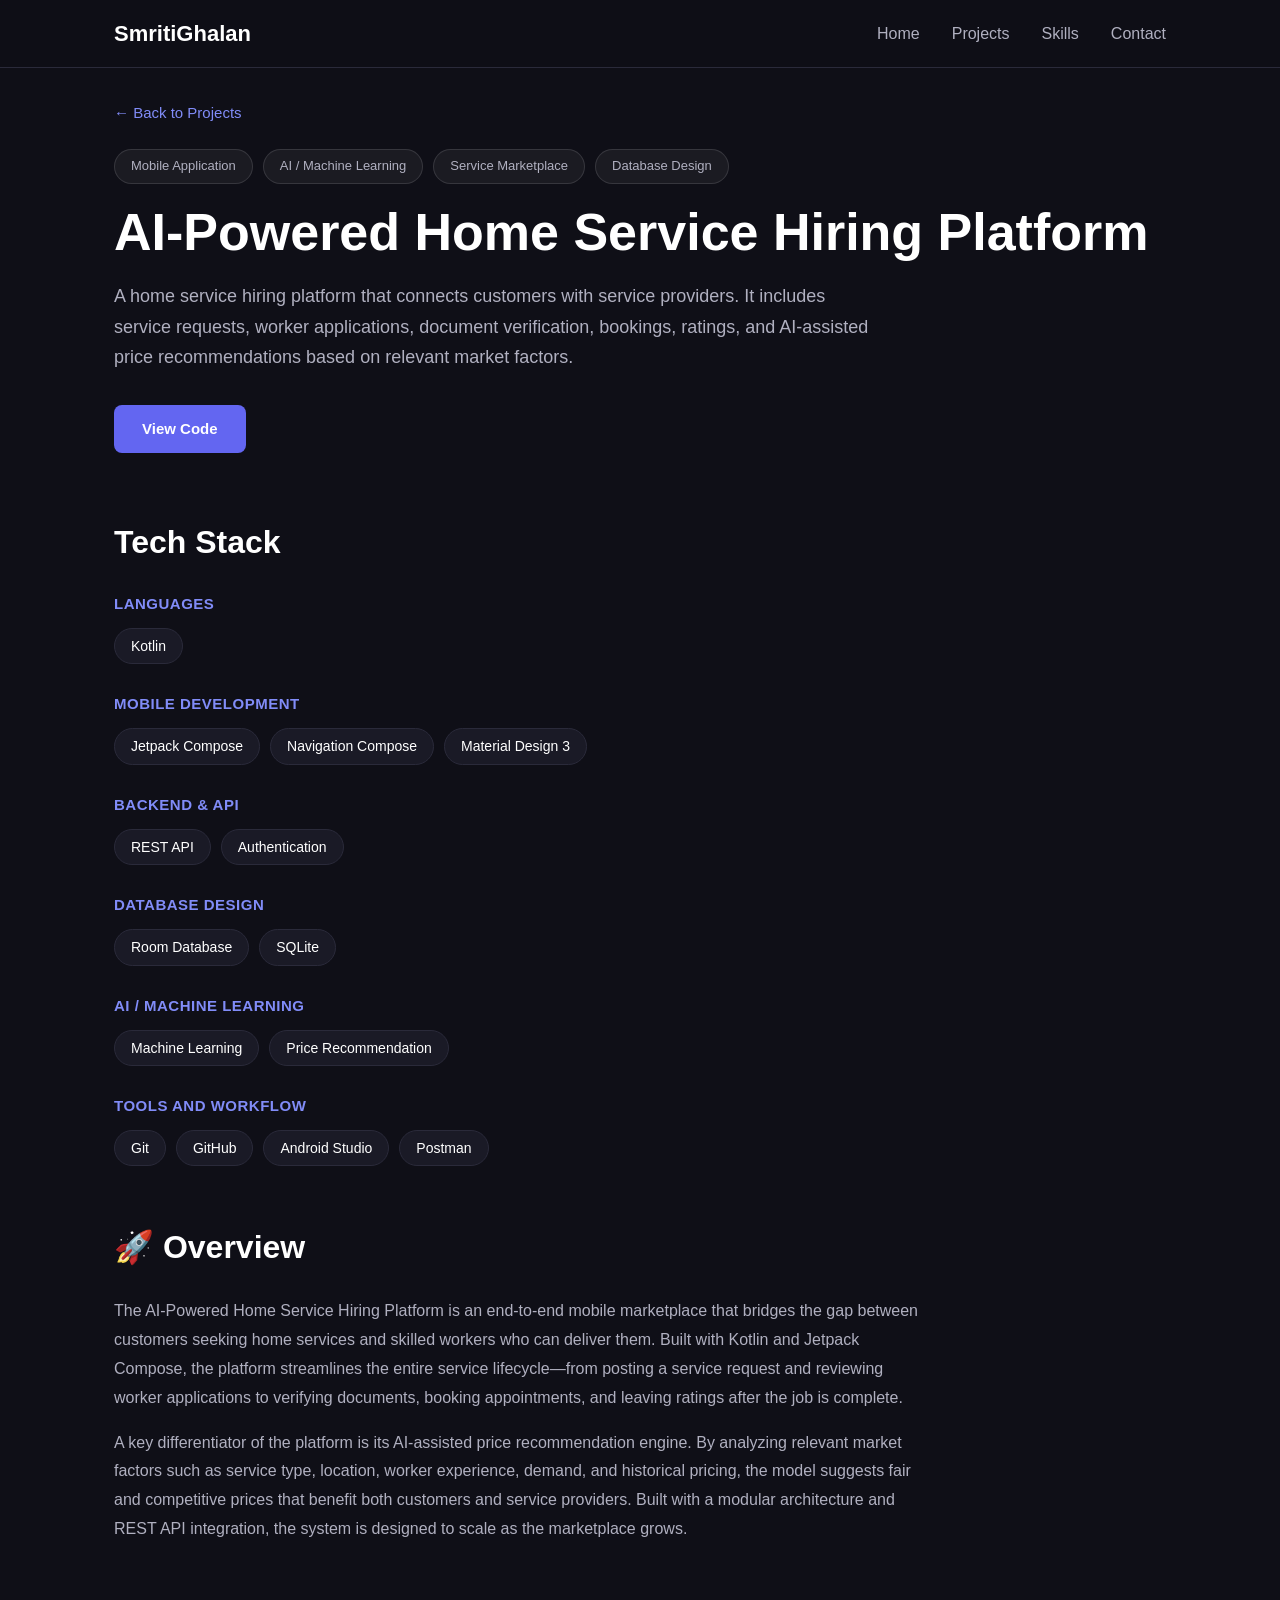
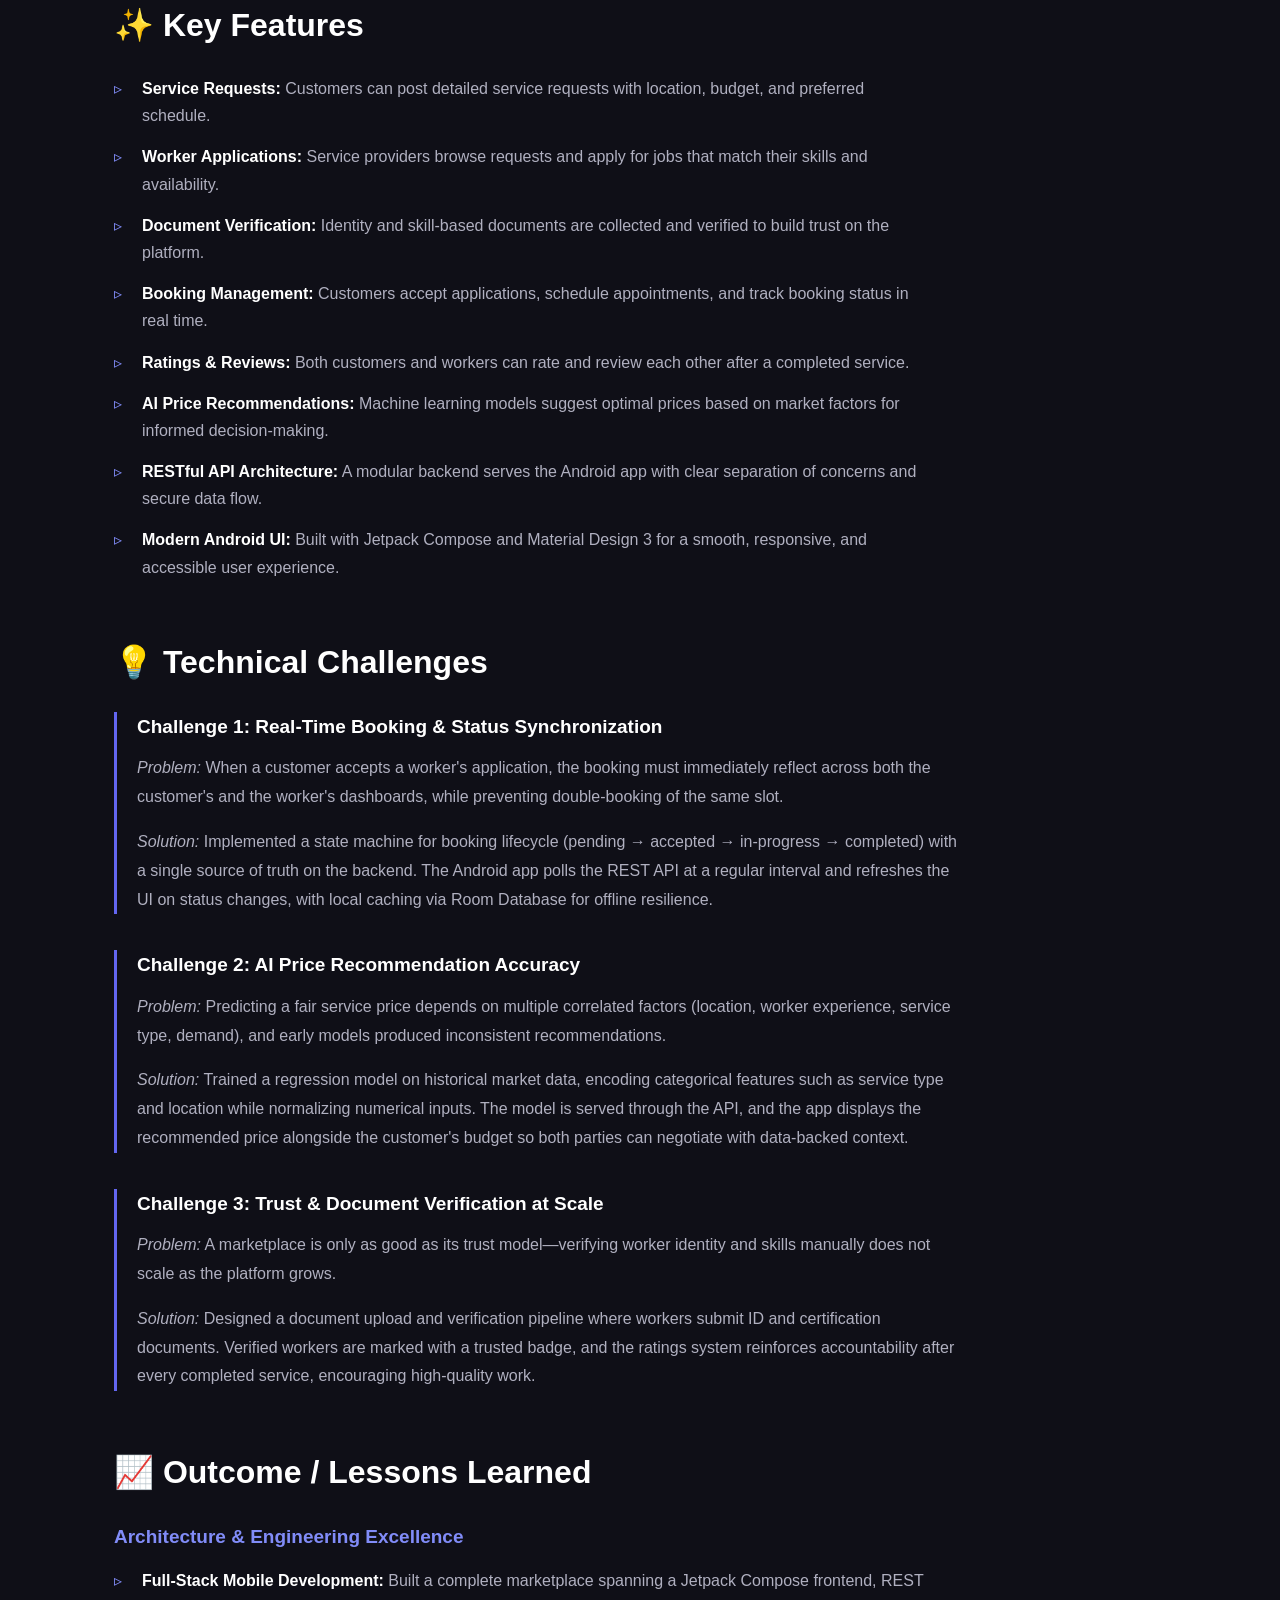
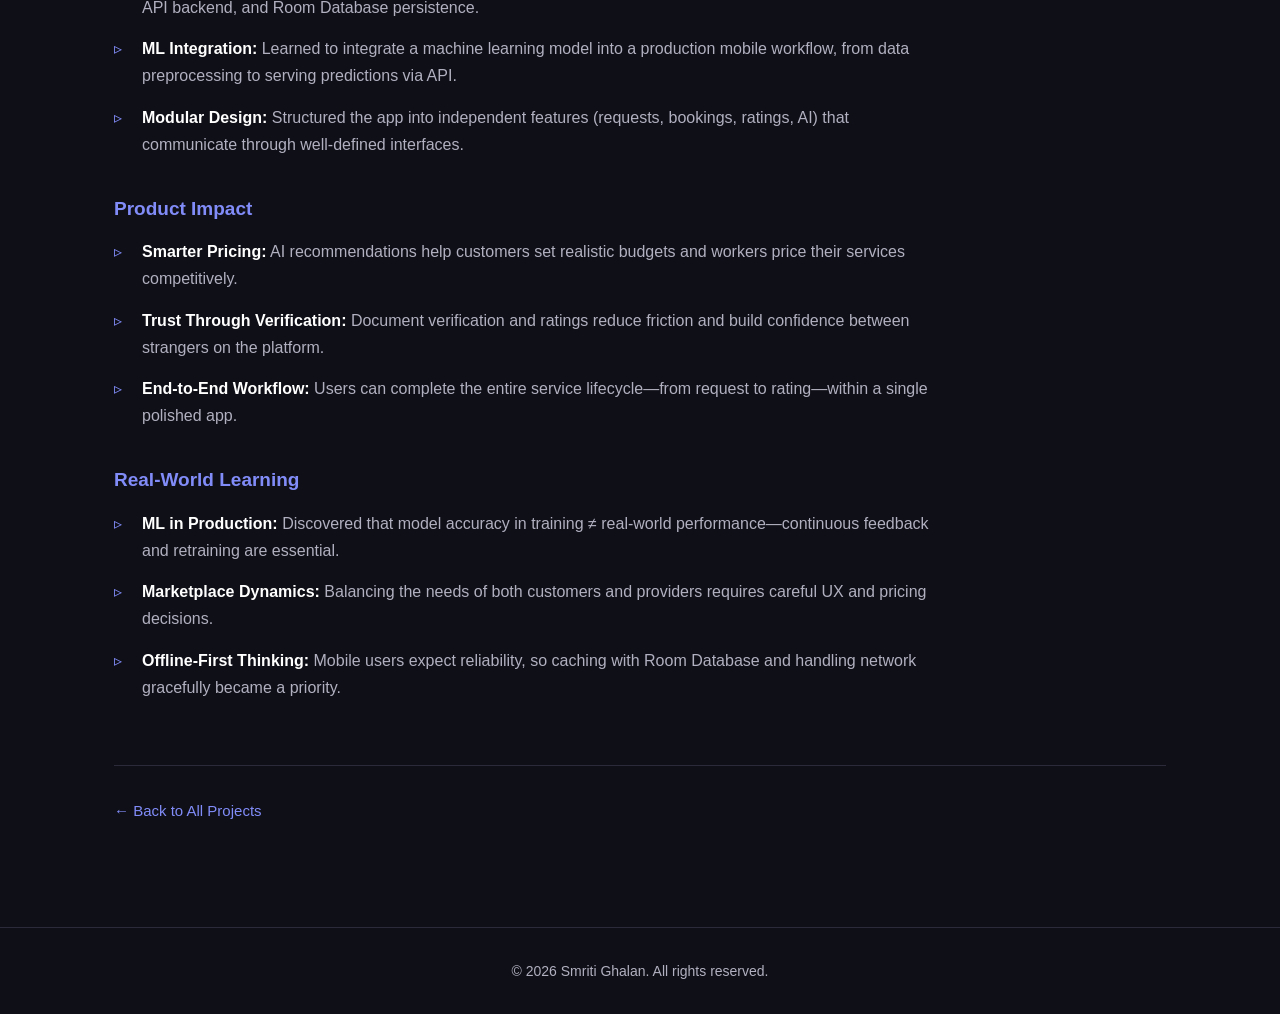
==== projects/ai-home-service-platform.html @ ef5f992a "feat(projects): add detail page for AI-Powered Home Service Hiring Platform with tech stack, overvie" ====
<!DOCTYPE html>
<html lang="en">
<head>
    <meta charset="UTF-8">
    <meta name="viewport" content="width=device-width, initial-scale=1.0">
    <title>AI-Powered Home Service Hiring Platform — Smriti Ghalan</title>
    <link rel="stylesheet" href="../styles.css">
</head>
<body>

    <!-- ========== NAVIGATION BAR ========== -->
    <nav class="navbar">
        <div class="nav-container">
            <a href="../index.html" class="nav-logo">SmritiGhalan</a>
            <ul class="nav-menu">
                <li><a href="../index.html#home" class="nav-link">Home</a></li>
                <li><a href="../index.html#projects" class="nav-link">Projects</a></li>
                <li><a href="../index.html#skills" class="nav-link">Skills</a></li>
                <li><a href="../index.html#contact" class="nav-link">Contact</a></li>
            </ul>
            <button class="hamburger" id="hamburger" aria-label="Toggle menu">
                <span></span>
                <span></span>
                <span></span>
            </button>
        </div>
    </nav>

    <ul class="mobile-menu" id="mobileMenu">
        <li><a href="../index.html#home" class="mobile-link">Home</a></li>
        <li><a href="../index.html#projects" class="mobile-link">Projects</a></li>
        <li><a href="../index.html#skills" class="mobile-link">Skills</a></li>
        <li><a href="../index.html#contact" class="mobile-link">Contact</a></li>
    </ul>

    <!-- ========== PROJECT DETAIL ========== -->
    <section class="project-detail">
        <div class="container">
            <!-- Back to projects -->
            <a href="../index.html#projects" class="back-link">← Back to Projects</a>

            <!-- Category tags -->
            <div class="detail-tags">
                <span class="detail-tag">Mobile Application</span>
                <span class="detail-tag">AI / Machine Learning</span>
                <span class="detail-tag">Service Marketplace</span>
                <span class="detail-tag">Database Design</span>
            </div>

            <!-- Title -->
            <h1 class="detail-title">AI-Powered Home Service Hiring Platform</h1>

            <!-- Description -->
            <p class="detail-subtitle">
                A home service hiring platform that connects customers with service
                providers. It includes service requests, worker applications,
                document verification, bookings, ratings, and AI-assisted price
                recommendations based on relevant market factors.
            </p>

            <!-- View code button -->
            <div class="detail-actions">
                <a href="https://github.com/smriti999/AI--Powered-Home-Service-Hiring-Platform" class="btn btn-primary" target="_blank" rel="noopener">View Code</a>
            </div>

            <!-- Tech Stack -->
            <div class="detail-section">
                <h2 class="detail-heading">Tech Stack</h2>

                <div class="tech-group">
                    <h3 class="tech-group-title">Languages</h3>
                    <div class="tech-chips">
                        <span class="tech-chip">Kotlin</span>
                    </div>
                </div>

                <div class="tech-group">
                    <h3 class="tech-group-title">Mobile Development</h3>
                    <div class="tech-chips">
                        <span class="tech-chip">Jetpack Compose</span>
                        <span class="tech-chip">Navigation Compose</span>
                        <span class="tech-chip">Material Design 3</span>
                    </div>
                </div>

                <div class="tech-group">
                    <h3 class="tech-group-title">Backend &amp; API</h3>
                    <div class="tech-chips">
                        <span class="tech-chip">REST API</span>
                        <span class="tech-chip">Authentication</span>
                    </div>
                </div>

                <div class="tech-group">
                    <h3 class="tech-group-title">Database Design</h3>
                    <div class="tech-chips">
                        <span class="tech-chip">Room Database</span>
                        <span class="tech-chip">SQLite</span>
                    </div>
                </div>

                <div class="tech-group">
                    <h3 class="tech-group-title">AI / Machine Learning</h3>
                    <div class="tech-chips">
                        <span class="tech-chip">Machine Learning</span>
                        <span class="tech-chip">Price Recommendation</span>
                    </div>
                </div>

                <div class="tech-group">
                    <h3 class="tech-group-title">Tools and Workflow</h3>
                    <div class="tech-chips">
                        <span class="tech-chip">Git</span>
                        <span class="tech-chip">GitHub</span>
                        <span class="tech-chip">Android Studio</span>
                        <span class="tech-chip">Postman</span>
                    </div>
                </div>
            </div>

            <!-- Overview -->
            <div class="detail-section">
                <h2 class="detail-heading">🚀 Overview</h2>
                <p class="detail-paragraph">
                    The AI-Powered Home Service Hiring Platform is an end-to-end
                    mobile marketplace that bridges the gap between customers seeking
                    home services and skilled workers who can deliver them. Built
                    with Kotlin and Jetpack Compose, the platform streamlines the
                    entire service lifecycle—from posting a service request and
                    reviewing worker applications to verifying documents, booking
                    appointments, and leaving ratings after the job is complete.
                </p>
                <p class="detail-paragraph">
                    A key differentiator of the platform is its AI-assisted price
                    recommendation engine. By analyzing relevant market factors
                    such as service type, location, worker experience, demand, and
                    historical pricing, the model suggests fair and competitive
                    prices that benefit both customers and service providers.
                    Built with a modular architecture and REST API integration,
                    the system is designed to scale as the marketplace grows.
                </p>
            </div>

            <!-- Key Features -->
            <div class="detail-section">
                <h2 class="detail-heading">✨ Key Features</h2>
                <ul class="feature-list">
                    <li><strong>Service Requests:</strong> Customers can post detailed service requests with location, budget, and preferred schedule.</li>
                    <li><strong>Worker Applications:</strong> Service providers browse requests and apply for jobs that match their skills and availability.</li>
                    <li><strong>Document Verification:</strong> Identity and skill-based documents are collected and verified to build trust on the platform.</li>
                    <li><strong>Booking Management:</strong> Customers accept applications, schedule appointments, and track booking status in real time.</li>
                    <li><strong>Ratings &amp; Reviews:</strong> Both customers and workers can rate and review each other after a completed service.</li>
                    <li><strong>AI Price Recommendations:</strong> Machine learning models suggest optimal prices based on market factors for informed decision-making.</li>
                    <li><strong>RESTful API Architecture:</strong> A modular backend serves the Android app with clear separation of concerns and secure data flow.</li>
                    <li><strong>Modern Android UI:</strong> Built with Jetpack Compose and Material Design 3 for a smooth, responsive, and accessible user experience.</li>
                </ul>
            </div>

            <!-- Technical Challenges -->
            <div class="detail-section">
                <h2 class="detail-heading">💡 Technical Challenges</h2>

                <div class="challenge-block">
                    <h3 class="challenge-title">Challenge 1: Real-Time Booking &amp; Status Synchronization</h3>
                    <p class="detail-paragraph"><em>Problem:</em> When a customer accepts a worker's application, the booking must immediately reflect across both the customer's and the worker's dashboards, while preventing double-booking of the same slot.</p>
                    <p class="detail-paragraph"><em>Solution:</em> Implemented a state machine for booking lifecycle (pending → accepted → in-progress → completed) with a single source of truth on the backend. The Android app polls the REST API at a regular interval and refreshes the UI on status changes, with local caching via Room Database for offline resilience.</p>
                </div>

                <div class="challenge-block">
                    <h3 class="challenge-title">Challenge 2: AI Price Recommendation Accuracy</h3>
                    <p class="detail-paragraph"><em>Problem:</em> Predicting a fair service price depends on multiple correlated factors (location, worker experience, service type, demand), and early models produced inconsistent recommendations.</p>
                    <p class="detail-paragraph"><em>Solution:</em> Trained a regression model on historical market data, encoding categorical features such as service type and location while normalizing numerical inputs. The model is served through the API, and the app displays the recommended price alongside the customer's budget so both parties can negotiate with data-backed context.</p>
                </div>

                <div class="challenge-block">
                    <h3 class="challenge-title">Challenge 3: Trust &amp; Document Verification at Scale</h3>
                    <p class="detail-paragraph"><em>Problem:</em> A marketplace is only as good as its trust model—verifying worker identity and skills manually does not scale as the platform grows.</p>
                    <p class="detail-paragraph"><em>Solution:</em> Designed a document upload and verification pipeline where workers submit ID and certification documents. Verified workers are marked with a trusted badge, and the ratings system reinforces accountability after every completed service, encouraging high-quality work.</p>
                </div>
            </div>

            <!-- Outcome / Lessons Learned -->
            <div class="detail-section">
                <h2 class="detail-heading">📈 Outcome / Lessons Learned</h2>

                <div class="outcome-block">
                    <h3 class="outcome-title">Architecture &amp; Engineering Excellence</h3>
                    <ul class="feature-list">
                        <li><strong>Full-Stack Mobile Development:</strong> Built a complete marketplace spanning a Jetpack Compose frontend, REST API backend, and Room Database persistence.</li>
                        <li><strong>ML Integration:</strong> Learned to integrate a machine learning model into a production mobile workflow, from data preprocessing to serving predictions via API.</li>
                        <li><strong>Modular Design:</strong> Structured the app into independent features (requests, bookings, ratings, AI) that communicate through well-defined interfaces.</li>
                    </ul>
                </div>

                <div class="outcome-block">
                    <h3 class="outcome-title">Product Impact</h3>
                    <ul class="feature-list">
                        <li><strong>Smarter Pricing:</strong> AI recommendations help customers set realistic budgets and workers price their services competitively.</li>
                        <li><strong>Trust Through Verification:</strong> Document verification and ratings reduce friction and build confidence between strangers on the platform.</li>
                        <li><strong>End-to-End Workflow:</strong> Users can complete the entire service lifecycle—from request to rating—within a single polished app.</li>
                    </ul>
                </div>

                <div class="outcome-block">
                    <h3 class="outcome-title">Real-World Learning</h3>
                    <ul class="feature-list">
                        <li><strong>ML in Production:</strong> Discovered that model accuracy in training ≠ real-world performance—continuous feedback and retraining are essential.</li>
                        <li><strong>Marketplace Dynamics:</strong> Balancing the needs of both customers and providers requires careful UX and pricing decisions.</li>
                        <li><strong>Offline-First Thinking:</strong> Mobile users expect reliability, so caching with Room Database and handling network gracefully became a priority.</li>
                    </ul>
                </div>
            </div>

            <!-- Footer nav -->
            <div class="detail-footer">
                <a href="../index.html#projects" class="back-link">← Back to All Projects</a>
            </div>
        </div>
    </section>

    <!-- ========== FOOTER ========== -->
    <footer class="footer">
        <div class="container">
            <p>&copy; 2026 Smriti Ghalan. All rights reserved.</p>
        </div>
    </footer>

    <script src="../script.js"></script>
</body>
</html>
---- styles.css ----
/* ============================================
   PERSONAL PORTFOLIO - STYLES
   Modern dark theme, fully responsive
   ============================================ */

/* ----- CSS VARIABLES (easy theme changes) ----- */
:root {
    --bg-dark: #0f0f17;
    --bg-card: #1a1a26;
    --bg-card-hover: #222235;
    --text-primary: #ffffff;
    --text-secondary: #b0b0c0;
    --accent: #6366f1;       /* indigo/purple accent */
    --accent-light: #818cf8;
    --border: #2a2a3a;
    --radius: 12px;
    --shadow: 0 4px 20px rgba(0, 0, 0, 0.3);
}

/* ----- BASE RESET ----- */
* {
    margin: 0;
    padding: 0;
    box-sizing: border-box;
}

html {
    scroll-behavior: smooth;
}

body {
    font-family: -apple-system, BlinkMacSystemFont, 'Segoe UI', Roboto, Helvetica, Arial, sans-serif;
    background-color: var(--bg-dark);
    color: var(--text-primary);
    line-height: 1.6;
    overflow-x: hidden;
}

.container {
    max-width: 1100px;
    margin: 0 auto;
    padding: 0 24px;
}

/* ----- NAVBAR ----- */
.navbar {
    position: fixed;
    top: 0;
    left: 0;
    right: 0;
    background-color: rgba(15, 15, 23, 0.85);
    backdrop-filter: blur(10px);
    border-bottom: 1px solid var(--border);
    z-index: 1000;
}

.nav-container {
    max-width: 1100px;
    margin: 0 auto;
    padding: 16px 24px;
    display: flex;
    justify-content: space-between;
    align-items: center;
}

.nav-logo {
    font-size: 22px;
    font-weight: 700;
    color: var(--text-primary);
    text-decoration: none;
}

.nav-logo:hover {
    color: var(--accent-light);
}

.nav-menu {
    display: flex;
    list-style: none;
    gap: 32px;
}

.nav-link {
    color: var(--text-secondary);
    text-decoration: none;
    font-weight: 500;
    transition: color 0.3s ease;
}

.nav-link:hover {
    color: var(--accent-light);
}

/* Hamburger button (mobile) */
.hamburger {
    display: none;
    flex-direction: column;
    gap: 5px;
    background: none;
    border: none;
    cursor: pointer;
}

.hamburger span {
    width: 25px;
    height: 3px;
    background-color: var(--text-primary);
    border-radius: 2px;
    transition: 0.3s ease;
}

.hamburger.active span:nth-child(1) {
    transform: translateY(8px) rotate(45deg);
}

.hamburger.active span:nth-child(2) {
    opacity: 0;
}

.hamburger.active span:nth-child(3) {
    transform: translateY(-8px) rotate(-45deg);
}

/* Mobile menu */
.mobile-menu {
    display: none;
    position: fixed;
    top: 64px;
    left: 0;
    right: 0;
    background-color: var(--bg-card);
    list-style: none;
    padding: 16px;
    border-bottom: 1px solid var(--border);
    z-index: 999;
}

.mobile-menu.active {
    display: block;
}

.mobile-menu li {
    padding: 12px 0;
    border-bottom: 1px solid var(--border);
}

.mobile-menu li:last-child {
    border-bottom: none;
}

.mobile-link {
    color: var(--text-secondary);
    text-decoration: none;
    font-weight: 500;
}

.mobile-link:hover {
    color: var(--accent-light);
}

/* ----- HERO SECTION ----- */
.hero {
    padding: 160px 0 100px;
    text-align: center;
    background: radial-gradient(ellipse at top, rgba(99, 102, 241, 0.15), transparent 60%);
}

.hero-name {
    font-size: clamp(40px, 8vw, 72px);
    font-weight: 800;
    margin-bottom: 12px;
    background: linear-gradient(135deg, #fff, #a5b4fc);
    -webkit-background-clip: text;
    -webkit-text-fill-color: transparent;
    background-clip: text;
}

.hero-title {
    font-size: clamp(18px, 3vw, 24px);
    color: var(--accent-light);
    font-weight: 600;
    margin-bottom: 24px;
}

.hero-bio {
    max-width: 650px;
    margin: 0 auto 36px;
    color: var(--text-secondary);
    font-size: 17px;
}

.hero-bio p + p {
    margin-top: 16px;
}

.hero-buttons {
    display: flex;
    gap: 16px;
    justify-content: center;
    flex-wrap: wrap;
}

/* ----- BUTTONS ----- */
.btn {
    display: inline-block;
    padding: 12px 28px;
    border-radius: 8px;
    font-weight: 600;
    text-decoration: none;
    transition: all 0.3s ease;
    cursor: pointer;
    border: none;
    font-size: 15px;
}

.btn-primary {
    background-color: var(--accent);
    color: white;
}

.btn-primary:hover {
    background-color: var(--accent-light);
    transform: translateY(-2px);
}

.btn-secondary {
    background-color: transparent;
    color: var(--text-primary);
    border: 1px solid var(--border);
}

.btn-secondary:hover {
    border-color: var(--accent-light);
    color: var(--accent-light);
}

/* Icon-only buttons (social) */
.icon-btn {
    display: inline-flex;
    align-items: center;
    justify-content: center;
    width: 48px;
    height: 48px;
    border-radius: 12px;
    background-color: var(--bg-card);
    border: 1px solid var(--border);
    color: var(--text-primary);
    text-decoration: none;
    font-size: 20px;
    font-weight: 700;
    transition: all 0.3s ease;
}

.icon-btn:hover {
    border-color: var(--accent-light);
    color: var(--accent-light);
    transform: translateY(-2px);
}

/* ----- SECTION SHARED STYLES ----- */
.projects, .skills, .contact {
    padding: 80px 0;
}

.section-title {
    font-size: clamp(28px, 5vw, 40px);
    text-align: center;
    margin-bottom: 12px;
}

.section-subtitle {
    text-align: center;
    color: var(--text-secondary);
    margin-bottom: 48px;
    font-size: 17px;
}

/* ----- PROJECTS ----- */
.filter-buttons {
    display: flex;
    gap: 12px;
    justify-content: center;
    margin-bottom: 40px;
    flex-wrap: wrap;
}

.filter-btn {
    padding: 8px 20px;
    border-radius: 20px;
    border: 1px solid var(--border);
    background: transparent;
    color: var(--text-secondary);
    cursor: pointer;
    font-weight: 500;
    transition: all 0.3s ease;
}

.filter-btn:hover,
.filter-btn.active {
    background-color: var(--accent);
    color: white;
    border-color: var(--accent);
}

.projects-grid {
    display: grid;
    grid-template-columns: repeat(auto-fill, minmax(300px, 1fr));
    gap: 24px;
}

.project-card {
    background-color: var(--bg-card);
    border: 1px solid var(--border);
    border-radius: var(--radius);
    overflow: hidden;
    transition: transform 0.3s ease, box-shadow 0.3s ease, border-color 0.3s ease;
}

.project-card:hover {
    transform: translateY(-6px);
    box-shadow: var(--shadow);
    border-color: var(--accent);
}

.project-image {
    height: 160px;
    display: flex;
    align-items: center;
    justify-content: center;
}

.project-emoji {
    font-size: 56px;
}

.project-content {
    padding: 20px;
}

.project-title {
    font-size: 20px;
    margin-bottom: 6px;
}

.project-meta {
    color: var(--accent-light);
    font-size: 13px;
    font-weight: 500;
    margin-bottom: 12px;
}

.project-desc {
    color: var(--text-secondary);
    font-size: 14px;
    margin-bottom: 16px;
    line-height: 1.6;
}

.project-tags {
    display: flex;
    flex-wrap: wrap;
    gap: 8px;
    margin-bottom: 16px;
}

.project-tag {
    display: inline-block;
    padding: 8px 18px;
    background-color: rgba(255, 255, 255, 0.05);
    border: 1px solid rgba(255, 255, 255, 0.12);
    color: var(--text-secondary);
    border-radius: 999px;
    font-size: 14px;
    font-weight: 500;
}

.project-links {
    display: flex;
    gap: 20px;
}

.project-link {
    color: var(--accent-light);
    text-decoration: none;
    font-weight: 600;
    font-size: 14px;
    transition: color 0.3s ease;
}

.project-link:hover {
    color: white;
}

/* ----- SKILLS ----- */
.skills-grid {
    display: grid;
    grid-template-columns: repeat(auto-fit, minmax(250px, 1fr));
    gap: 24px;
}

.skill-category {
    background-color: var(--bg-card);
    border: 1px solid var(--border);
    border-radius: var(--radius);
    padding: 24px;
}

.skill-heading {
    font-size: 18px;
    margin-bottom: 16px;
    color: var(--accent-light);
}

.skill-tags {
    display: flex;
    flex-wrap: wrap;
    gap: 8px;
}

.skill-tag {
    display: inline-flex;
    align-items: center;
    gap: 8px;
    padding: 6px 14px 6px 6px;
    background-color: var(--bg-dark);
    border: 1px solid var(--border);
    border-radius: 20px;
    font-size: 13px;
    color: var(--text-secondary);
    transition: all 0.3s ease;
}

.skill-icon {
    width: 22px;
    height: 22px;
    flex-shrink: 0;
}

.skill-tag:hover {
    border-color: var(--accent);
    color: white;
}

/* ----- CONTACT ----- */
.text-accent {
    color: var(--accent-light);
}

.contact-info-row {
    display: flex;
    justify-content: center;
    flex-wrap: wrap;
    gap: 16px;
    margin-bottom: 48px;
}

.contact-chip {
    display: inline-flex;
    align-items: center;
    gap: 10px;
    padding: 12px 20px;
    background-color: var(--bg-card);
    border: 1px solid var(--border);
    border-radius: 12px;
    color: var(--text-secondary);
    text-decoration: none;
    font-size: 14px;
    font-weight: 500;
    transition: all 0.3s ease;
}

.contact-chip:hover {
    border-color: var(--accent);
    color: var(--text-primary);
}

.contact-chip-icon {
    font-size: 18px;
}

/* Contact form */
.contact-form {
    max-width: 640px;
    margin: 0 auto 48px;
    padding: 32px;
    background-color: var(--bg-card);
    border: 1px solid var(--border);
    border-radius: 20px;
}

.form-row {
    display: flex;
    gap: 20px;
}

.form-row .form-group {
    flex: 1;
}

.form-group {
    margin-bottom: 20px;
}

.form-group label {
    display: block;
    margin-bottom: 8px;
    color: var(--text-secondary);
    font-size: 14px;
    font-weight: 500;
}

.form-group input,
.form-group textarea {
    width: 100%;
    padding: 12px 16px;
    background-color: var(--bg-dark);
    border: 1px solid var(--border);
    border-radius: 12px;
    color: var(--text-primary);
    font-size: 15px;
    font-family: inherit;
    transition: border-color 0.2s ease, box-shadow 0.2s ease;
    box-sizing: border-box;
}

.form-group input::placeholder,
.form-group textarea::placeholder {
    color: var(--text-secondary);
    opacity: 0.7;
}

.form-group input:focus,
.form-group textarea:focus {
    outline: none;
    border-color: var(--accent);
    box-shadow: 0 0 0 3px rgba(99, 102, 241, 0.15);
}

.form-group textarea {
    resize: vertical;
    min-height: 110px;
}

.submit-btn {
    width: 100%;
    padding: 14px 28px;
    background-color: var(--accent);
    border: none;
    border-radius: 12px;
    color: #fff;
    font-size: 16px;
    font-weight: 600;
    cursor: pointer;
    transition: background-color 0.2s ease, transform 0.2s ease;
}

.submit-btn:hover {
    background-color: var(--accent-light);
    transform: translateY(-1px);
}

.submit-btn:active {
    transform: translateY(0);
}

.form-message {
    margin-top: 16px;
    font-size: 14px;
    text-align: center;
    min-height: 20px;
}

.form-message.success {
    color: #10b981;
}

.form-message.error {
    color: #ef4444;
}

@media (max-width: 600px) {
    .contact-form {
        padding: 24px;
    }

    .form-row {
        flex-direction: column;
        gap: 0;
    }
}

/* Or find me on */
.find-me-on {
    text-align: center;
}

.find-me-text {
    color: var(--text-secondary);
    font-size: 16px;
    margin-bottom: 20px;
}

.find-me-icons {
    display: flex;
    justify-content: center;
    gap: 16px;
}

.find-me-btn {
    width: 52px;
    height: 52px;
    display: flex;
    align-items: center;
    justify-content: center;
    background-color: var(--bg-card);
    border: 1px solid var(--border);
    border-radius: 14px;
    color: var(--text-secondary);
    text-decoration: none;
    transition: all 0.3s ease;
}

.find-me-btn:hover {
    border-color: var(--accent);
    color: var(--accent-light);
    transform: translateY(-2px);
}

/* ----- FOOTER ----- */
.footer {
    padding: 32px 0;
    border-top: 1px solid var(--border);
    text-align: center;
    color: var(--text-secondary);
    font-size: 14px;
}

/* ----- WHAT I DO (SERVICES) ----- */
.services-subheading {
    text-align: center;
    font-size: 24px;
    margin-bottom: 32px;
    color: var(--accent-light);
}

.services-grid {
    display: grid;
    grid-template-columns: repeat(auto-fit, minmax(260px, 1fr));
    gap: 24px;
    margin-bottom: 64px;
}

.service-card {
    background-color: var(--bg-card);
    border: 1px solid var(--border);
    border-radius: var(--radius);
    padding: 28px 24px;
    text-align: center;
    transition: transform 0.3s ease, border-color 0.3s ease, box-shadow 0.3s ease;
}

.service-card:hover {
    transform: translateY(-6px);
    border-color: var(--accent);
    box-shadow: var(--shadow);
}

.service-icon {
    font-size: 44px;
    display: block;
    margin-bottom: 16px;
}

.service-title {
    font-size: 18px;
    margin-bottom: 12px;
    color: var(--text-primary);
}

.service-desc {
    color: var(--text-secondary);
    font-size: 14px;
    line-height: 1.6;
}

/* ----- RESPONSIVE ----- */
@media (max-width: 768px) {
    .nav-menu {
        display: none;
    }

    .hamburger {
        display: flex;
    }

    .hero {
        padding: 120px 0 60px;
    }

    .contact-content {
        grid-template-columns: 1fr;
        gap: 32px;
    }

    .projects, .skills, .contact {
        padding: 60px 0;
    }
}

/* ============================================
   PROJECT DETAIL PAGE
   ============================================ */
.project-detail {
    padding: 100px 0 80px;
    color: var(--text-primary);
}

.back-link {
    display: inline-block;
    color: var(--accent-light);
    text-decoration: none;
    font-weight: 500;
    font-size: 15px;
    margin-bottom: 24px;
    transition: color 0.2s ease;
}

.back-link:hover {
    color: #fff;
}

.detail-tags {
    display: flex;
    flex-wrap: wrap;
    gap: 10px;
    margin-bottom: 20px;
}

.detail-tag {
    display: inline-block;
    padding: 6px 16px;
    background-color: rgba(255, 255, 255, 0.05);
    border: 1px solid rgba(255, 255, 255, 0.12);
    color: var(--text-secondary);
    border-radius: 999px;
    font-size: 13px;
    font-weight: 500;
}

.detail-title {
    font-size: clamp(32px, 6vw, 52px);
    font-weight: 700;
    line-height: 1.1;
    margin-bottom: 20px;
    color: var(--text-primary);
}

.detail-subtitle {
    max-width: 760px;
    color: var(--text-secondary);
    font-size: 18px;
    line-height: 1.7;
    margin-bottom: 32px;
}

.detail-actions {
    margin-bottom: 64px;
}

.detail-section {
    margin-bottom: 56px;
}

.detail-heading {
    font-size: clamp(24px, 4vw, 32px);
    font-weight: 700;
    margin-bottom: 24px;
    color: var(--text-primary);
}

.detail-paragraph {
    color: var(--text-secondary);
    font-size: 16px;
    line-height: 1.8;
    margin-bottom: 16px;
    max-width: 820px;
}

/* Tech stack groups */
.tech-group {
    margin-bottom: 28px;
}

.tech-group-title {
    font-size: 15px;
    font-weight: 600;
    color: var(--accent-light);
    margin-bottom: 12px;
    text-transform: uppercase;
    letter-spacing: 0.5px;
}

.tech-chips {
    display: flex;
    flex-wrap: wrap;
    gap: 10px;
}

.tech-chip {
    display: inline-block;
    padding: 6px 16px;
    background-color: var(--bg-card);
    border: 1px solid var(--border);
    color: var(--text-primary);
    border-radius: 999px;
    font-size: 14px;
    font-weight: 500;
    transition: border-color 0.2s ease, color 0.2s ease;
}

.tech-chip:hover {
    border-color: var(--accent);
    color: var(--accent-light);
}

/* Feature list */
.feature-list {
    list-style: none;
    padding: 0;
    max-width: 820px;
}

.feature-list li {
    position: relative;
    padding-left: 28px;
    margin-bottom: 14px;
    color: var(--text-secondary);
    font-size: 16px;
    line-height: 1.7;
}

.feature-list li::before {
    content: "▹";
    position: absolute;
    left: 0;
    top: 0;
    color: var(--accent-light);
    font-size: 16px;
}

.feature-list li strong {
    color: var(--text-primary);
}

/* Challenges */
.challenge-block {
    margin-bottom: 36px;
    padding-left: 20px;
    border-left: 3px solid var(--accent);
}

.challenge-title {
    font-size: 19px;
    font-weight: 600;
    color: var(--text-primary);
    margin-bottom: 12px;
}

/* Outcome blocks */
.outcome-block {
    margin-bottom: 36px;
}

.outcome-title {
    font-size: 19px;
    font-weight: 600;
    color: var(--accent-light);
    margin-bottom: 14px;
}

.detail-footer {
    margin-top: 64px;
    padding-top: 32px;
    border-top: 1px solid var(--border);
}

@media (max-width: 600px) {
    .project-detail {
        padding: 90px 0 60px;
    }

    .detail-subtitle {
        font-size: 16px;
    }

    .detail-paragraph {
        font-size: 15px;
    }

    .feature-list li {
        font-size: 15px;
    }
}
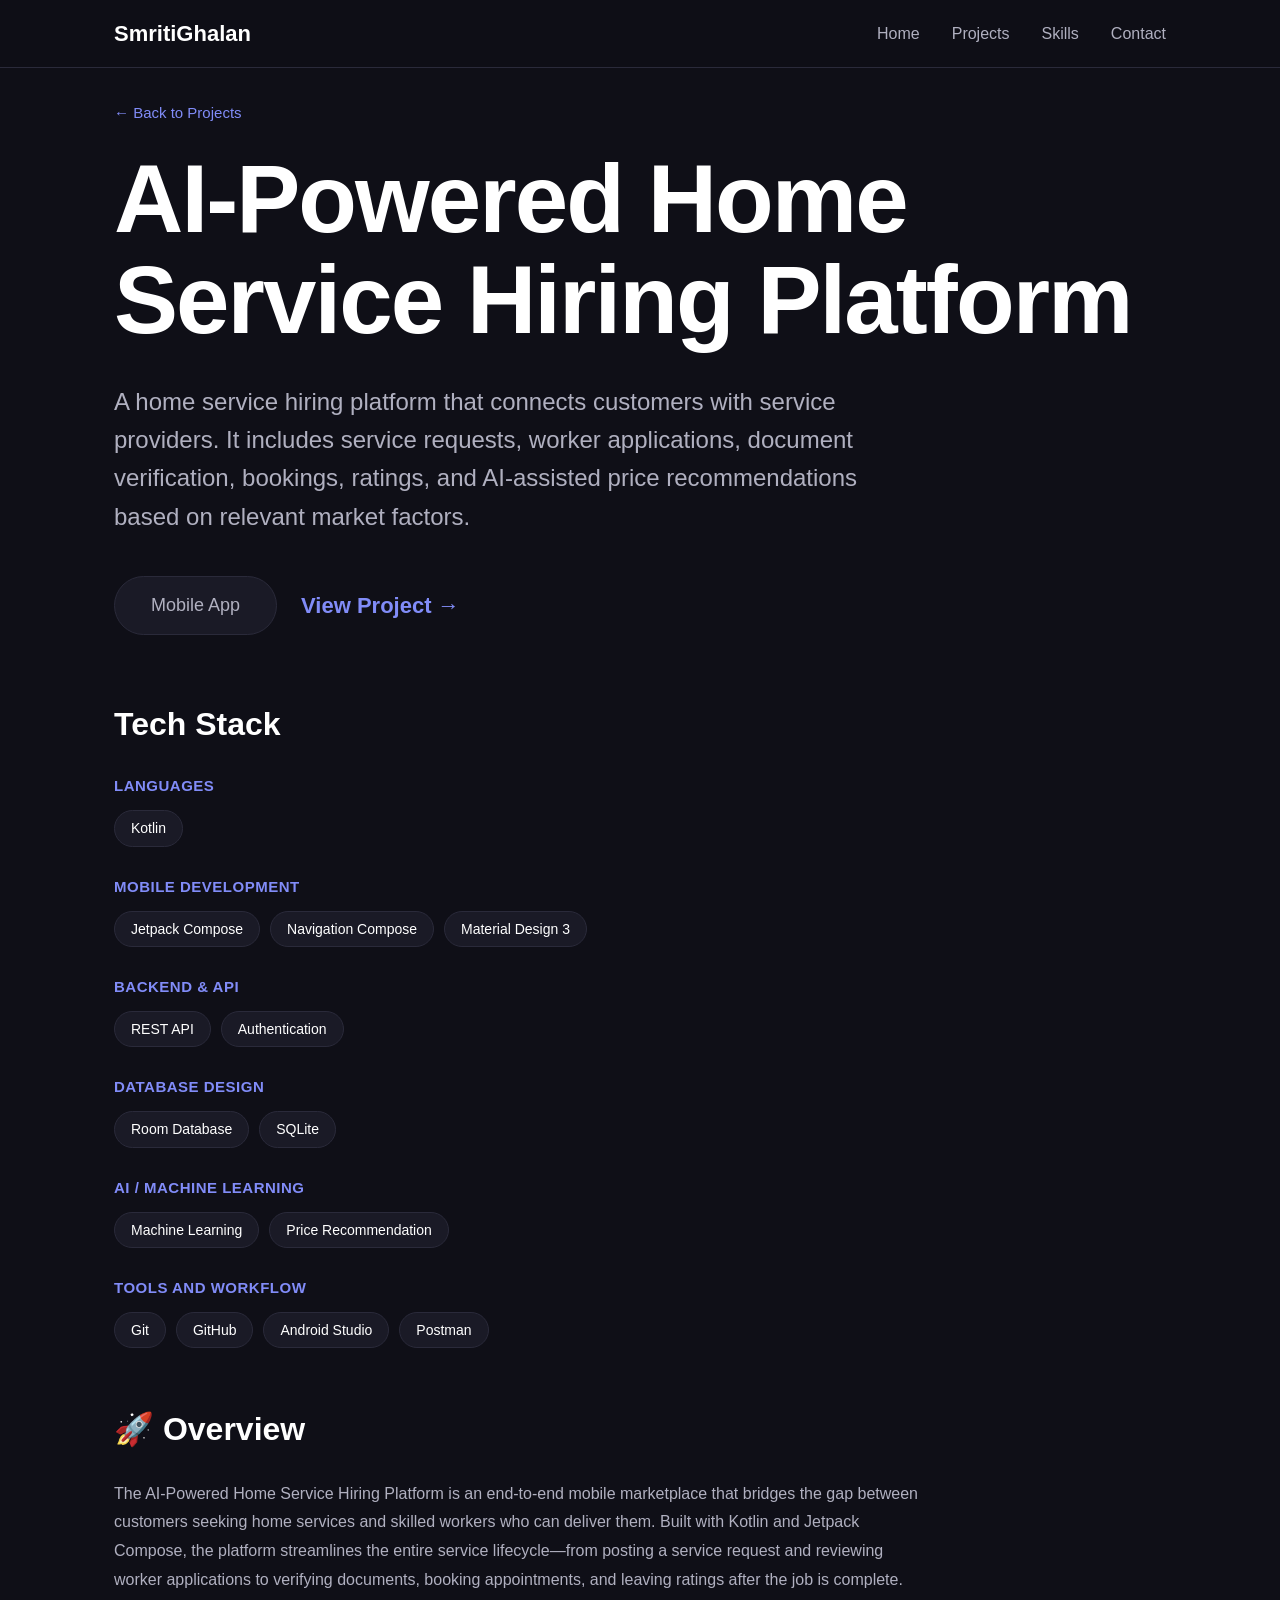
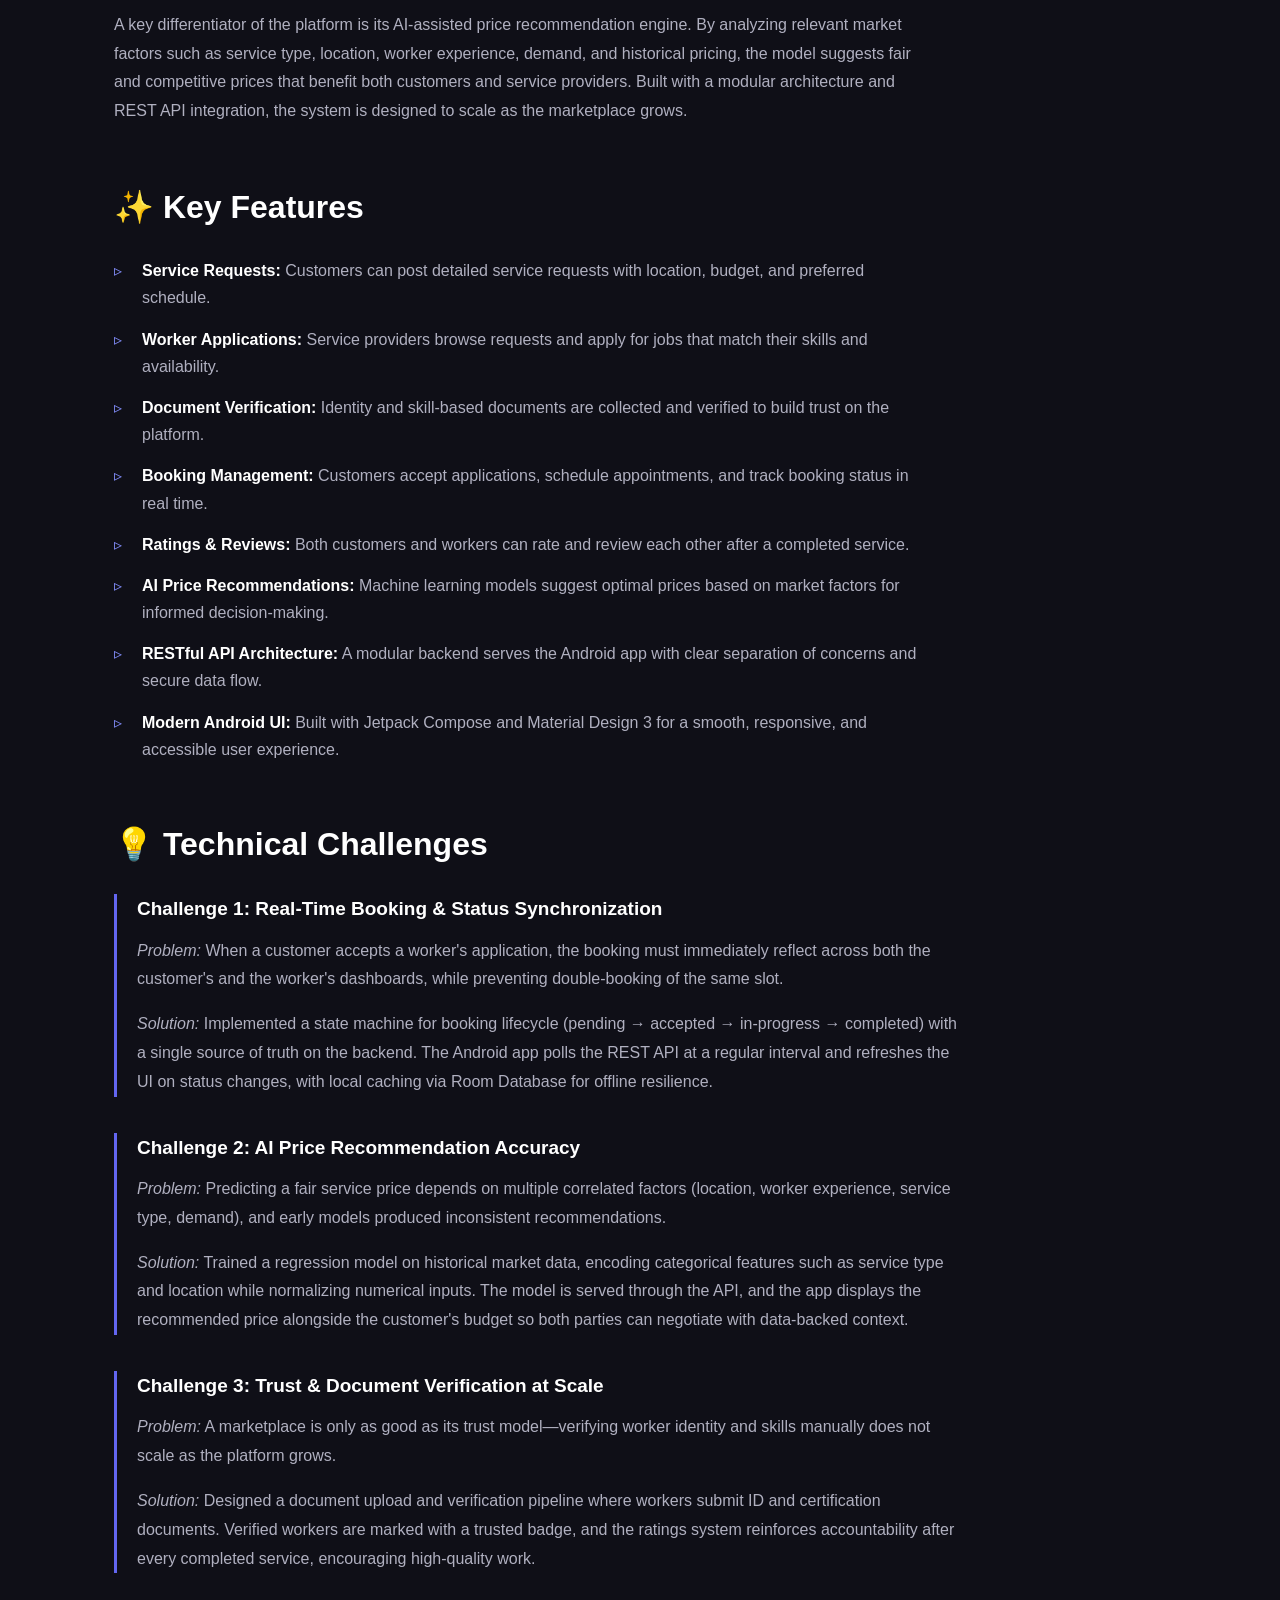
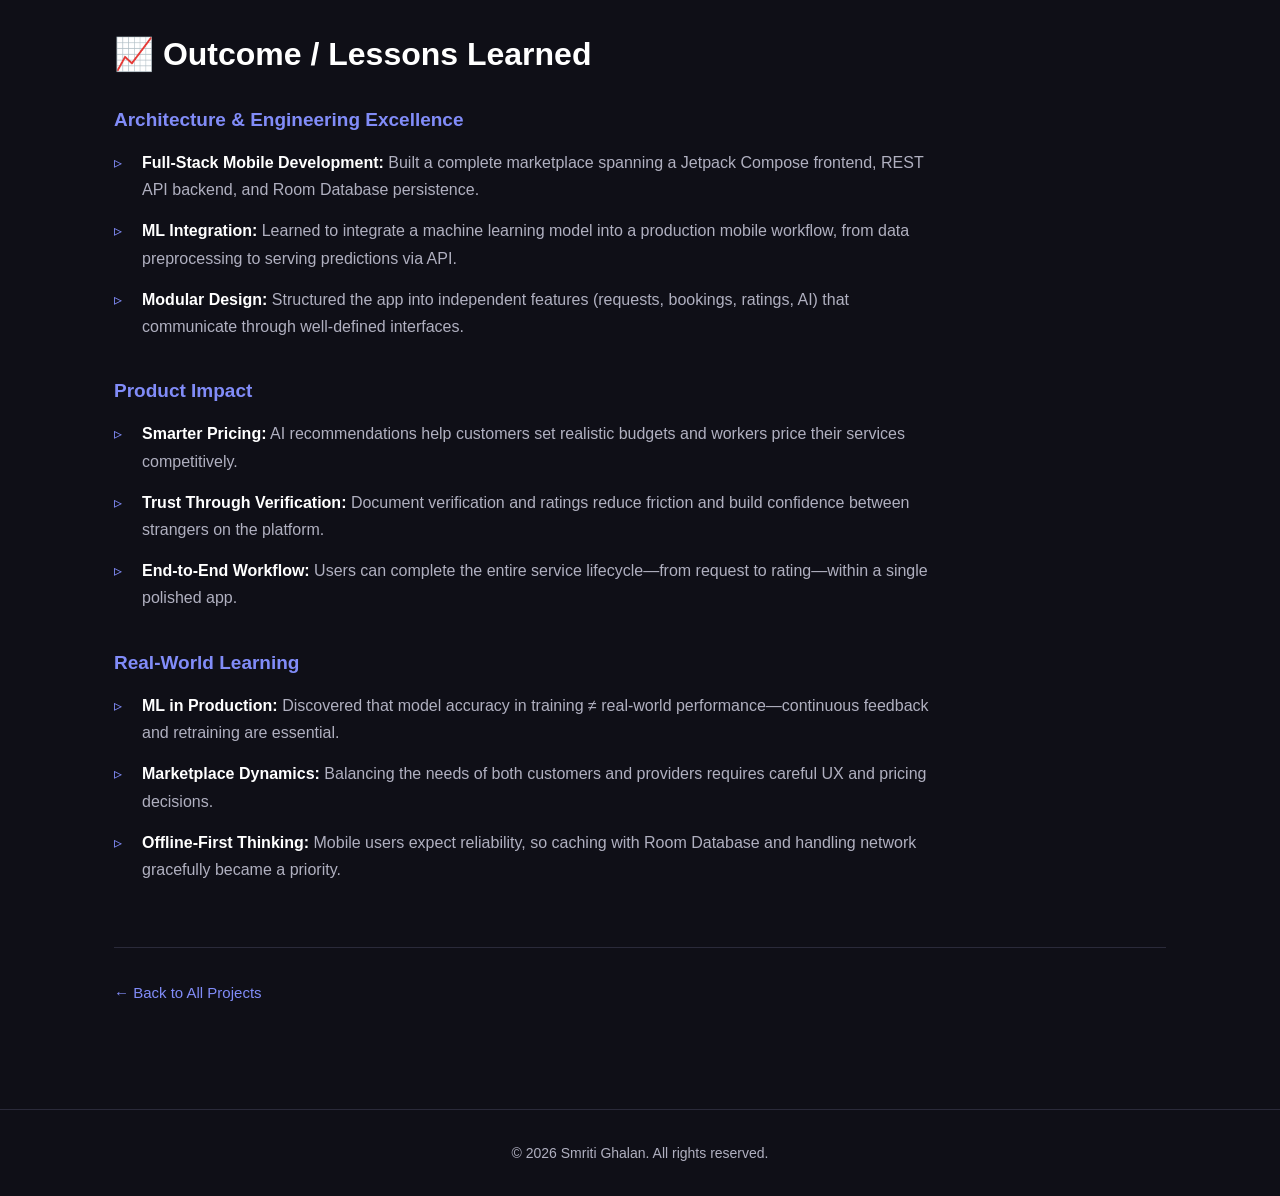
==== commit 403577de: "style(projects): redesign detail page header with large bold title, tag pill, and view project link" ====
--- a/projects/ai-home-service-platform.html
+++ b/projects/ai-home-service-platform.html
@@ -39,14 +39,6 @@
             <!-- Back to projects -->
             <a href="../index.html#projects" class="back-link">← Back to Projects</a>
 
-            <!-- Category tags -->
-            <div class="detail-tags">
-                <span class="detail-tag">Mobile Application</span>
-                <span class="detail-tag">AI / Machine Learning</span>
-                <span class="detail-tag">Service Marketplace</span>
-                <span class="detail-tag">Database Design</span>
-            </div>
-
             <!-- Title -->
             <h1 class="detail-title">AI-Powered Home Service Hiring Platform</h1>
 
@@ -58,9 +50,10 @@
                 recommendations based on relevant market factors.
             </p>
 
-            <!-- View code button -->
+            <!-- Tag + View Project link -->
             <div class="detail-actions">
-                <a href="https://github.com/smriti999/AI--Powered-Home-Service-Hiring-Platform" class="btn btn-primary" target="_blank" rel="noopener">View Code</a>
+                <span class="detail-tag-pill">Mobile App</span>
+                <a href="https://github.com/smriti999/AI--Powered-Home-Service-Hiring-Platform" class="view-project-link" target="_blank" rel="noopener">View Project →</a>
             </div>
 
             <!-- Tech Stack -->
--- a/styles.css
+++ b/styles.css
@@ -748,23 +748,51 @@
 }
 
 .detail-title {
-    font-size: clamp(32px, 6vw, 52px);
-    font-weight: 700;
-    line-height: 1.1;
-    margin-bottom: 20px;
+    font-size: clamp(48px, 10vw, 96px);
+    font-weight: 800;
+    line-height: 1.05;
+    letter-spacing: -0.02em;
+    margin-bottom: 32px;
     color: var(--text-primary);
 }
 
 .detail-subtitle {
     max-width: 760px;
     color: var(--text-secondary);
+    font-size: clamp(18px, 2.5vw, 24px);
+    line-height: 1.6;
+    margin-bottom: 40px;
+}
+
+.detail-actions {
+    display: flex;
+    align-items: center;
+    gap: 24px;
+    flex-wrap: wrap;
+    margin-bottom: 64px;
+}
+
+.detail-tag-pill {
+    display: inline-block;
+    padding: 14px 36px;
+    background-color: var(--bg-card);
+    border: 1px solid var(--border);
+    color: var(--text-secondary);
+    border-radius: 999px;
     font-size: 18px;
-    line-height: 1.7;
-    margin-bottom: 32px;
-}
-
-.detail-actions {
-    margin-bottom: 64px;
+    font-weight: 500;
+}
+
+.view-project-link {
+    color: var(--accent-light);
+    text-decoration: none;
+    font-size: 22px;
+    font-weight: 600;
+    transition: color 0.2s ease;
+}
+
+.view-project-link:hover {
+    color: #fff;
 }
 
 .detail-section {
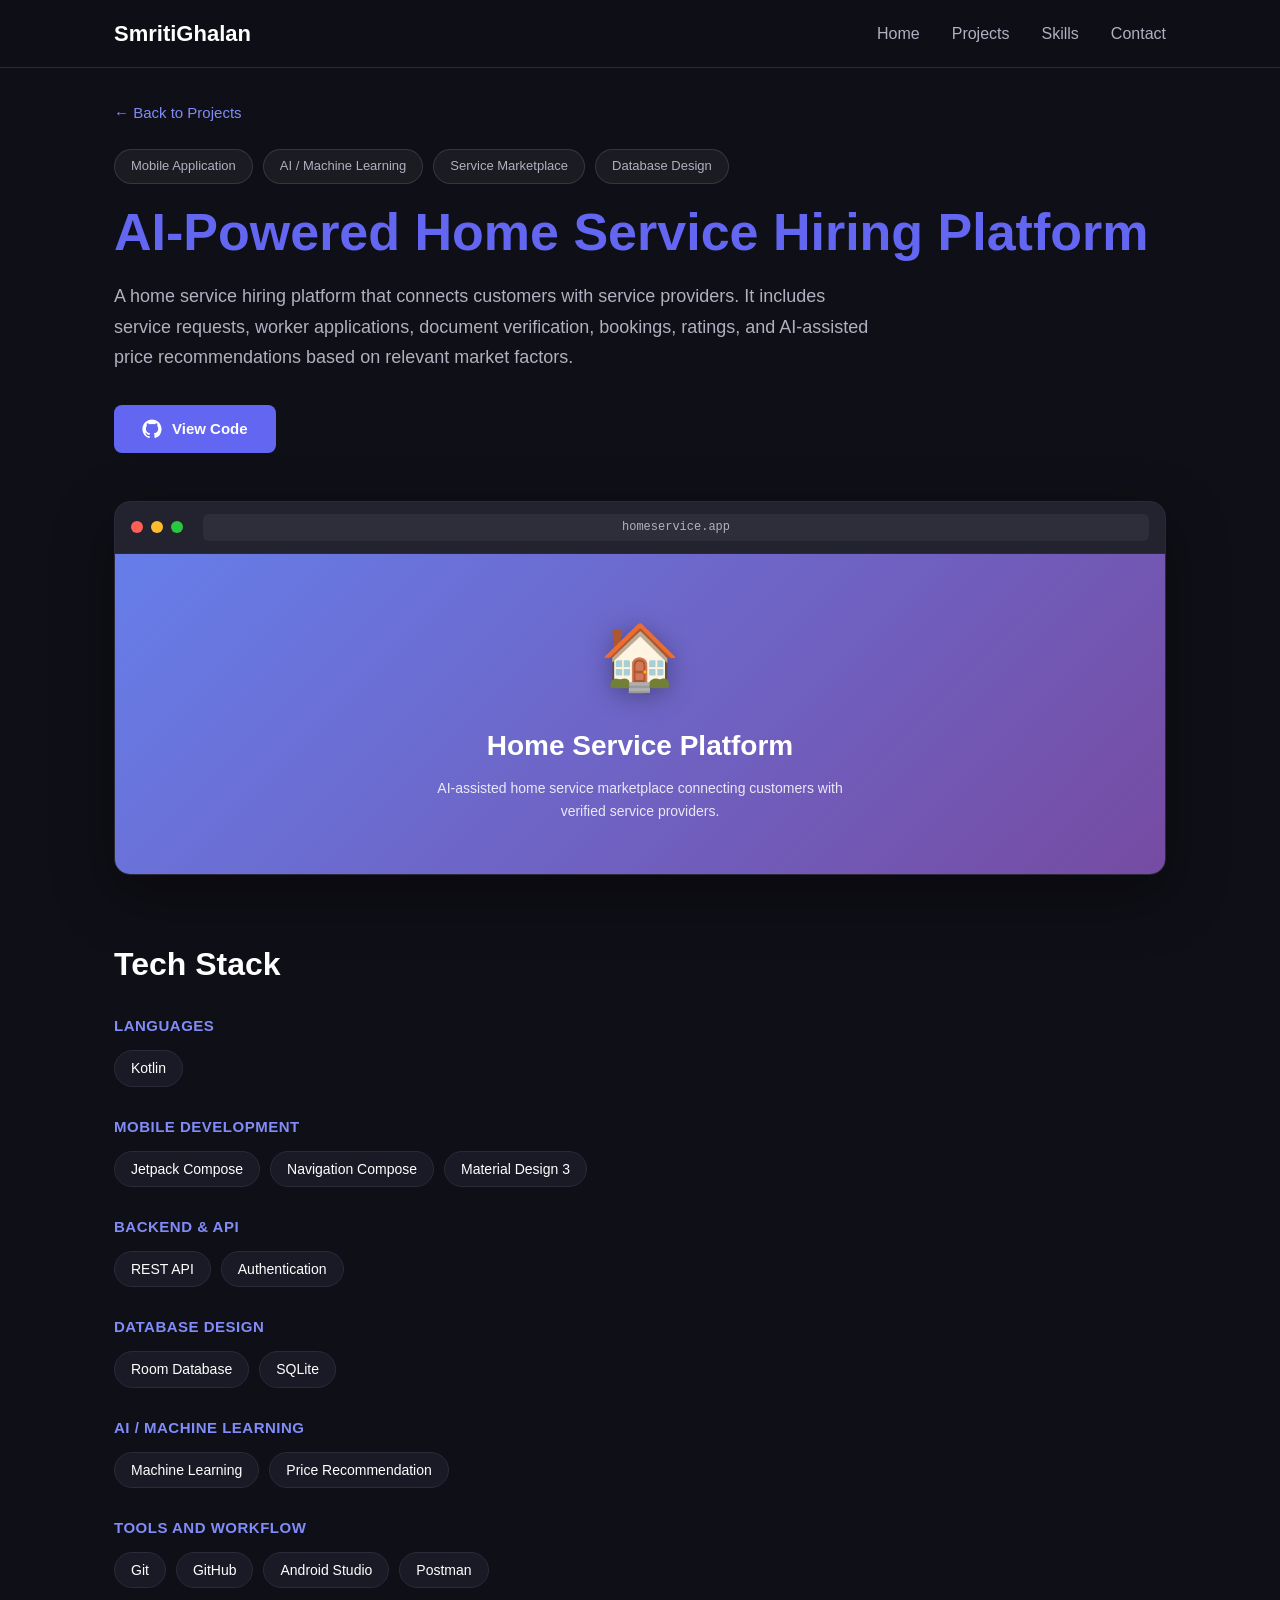
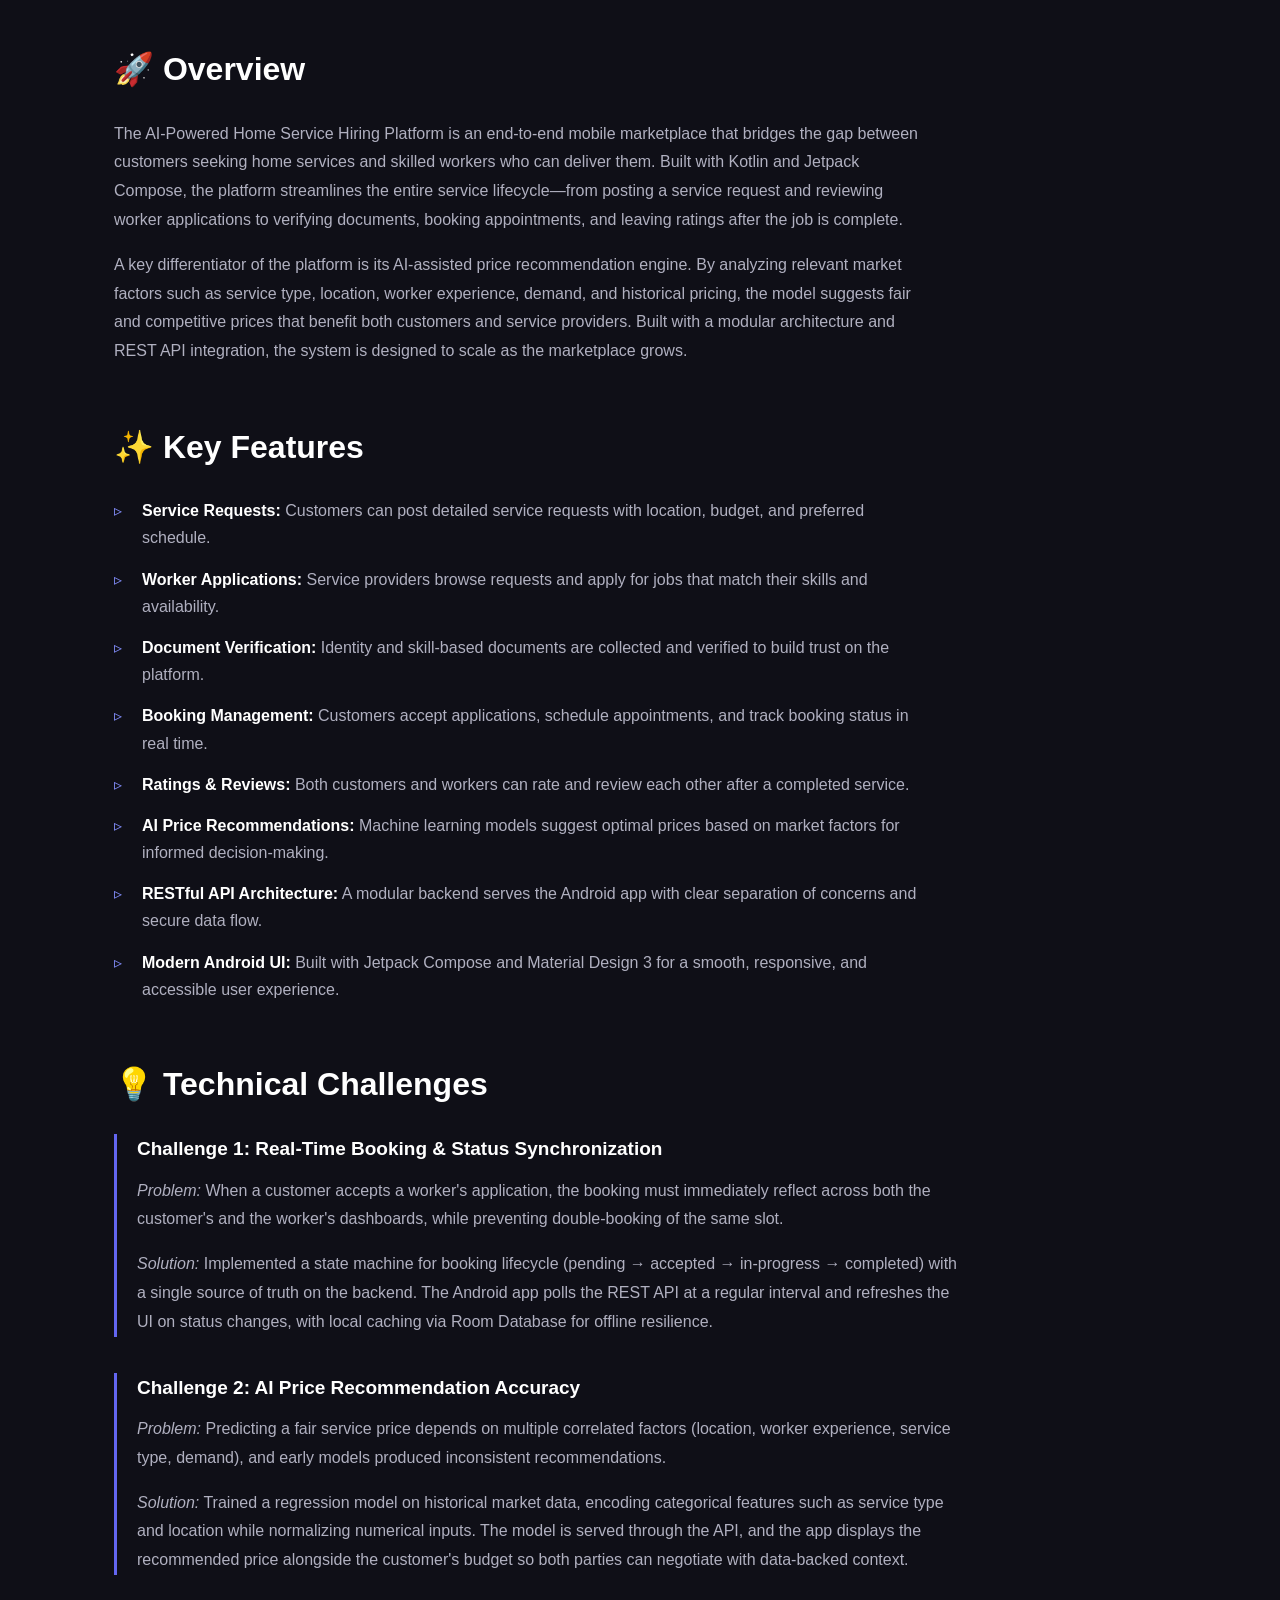
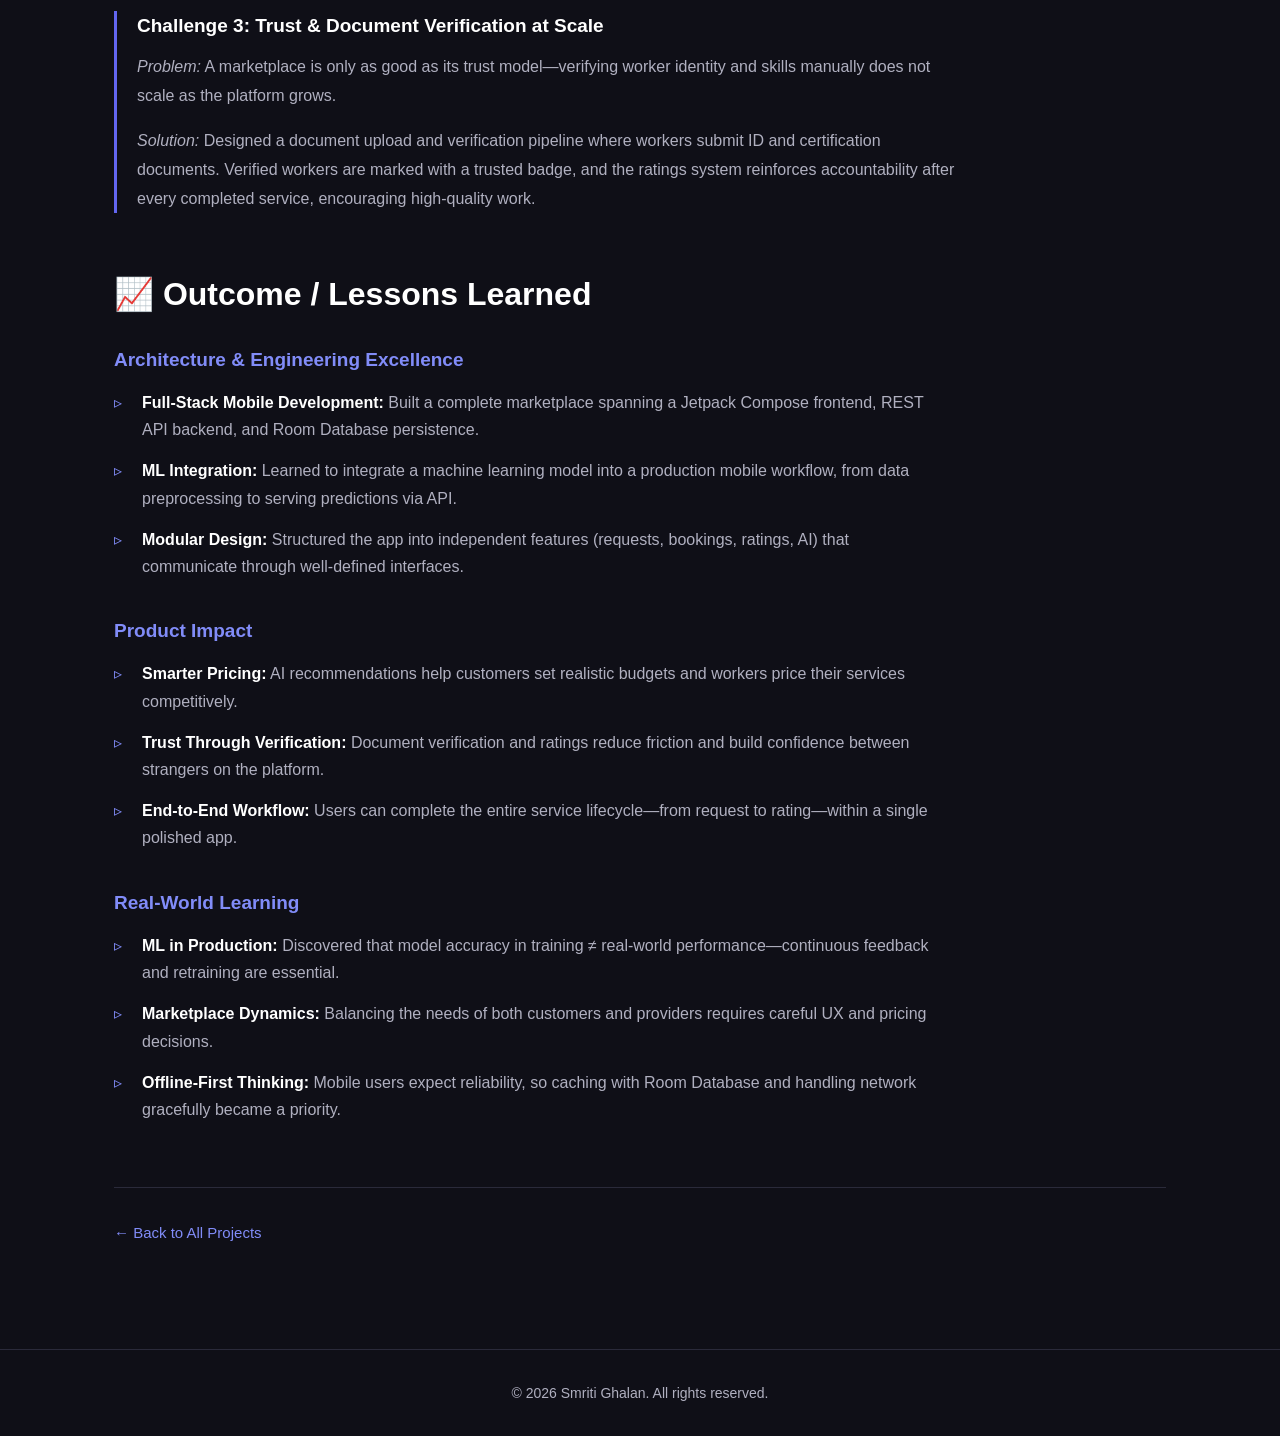
==== commit 92692e6c: "style(project-detail): match FinanceFlow reference design - Use accent/purple color for project deta" ====
--- a/projects/ai-home-service-platform.html
+++ b/projects/ai-home-service-platform.html
@@ -39,6 +39,14 @@
             <!-- Back to projects -->
             <a href="../index.html#projects" class="back-link">← Back to Projects</a>
 
+            <!-- Category tags -->
+            <div class="detail-tags">
+                <span class="detail-tag">Mobile Application</span>
+                <span class="detail-tag">AI / Machine Learning</span>
+                <span class="detail-tag">Service Marketplace</span>
+                <span class="detail-tag">Database Design</span>
+            </div>
+
             <!-- Title -->
             <h1 class="detail-title">AI-Powered Home Service Hiring Platform</h1>
 
@@ -50,10 +58,29 @@
                 recommendations based on relevant market factors.
             </p>
 
-            <!-- Tag + View Project link -->
+            <!-- View code button -->
             <div class="detail-actions">
-                <span class="detail-tag-pill">Mobile App</span>
-                <a href="https://github.com/smriti999/AI--Powered-Home-Service-Hiring-Platform" class="view-project-link" target="_blank" rel="noopener">View Project →</a>
+                <a href="https://github.com/smriti999/AI--Powered-Home-Service-Hiring-Platform" class="btn btn-primary" target="_blank" rel="noopener">
+                    <svg class="btn-icon" viewBox="0 0 24 24" fill="currentColor" aria-hidden="true">
+                        <path d="M12 .5C5.73.5.5 5.73.5 12c0 5.08 3.29 9.39 7.86 10.91.58.11.79-.25.79-.56 0-.28-.01-1.02-.02-2-3.2.7-3.88-1.54-3.88-1.54-.52-1.33-1.28-1.68-1.28-1.68-1.05-.72.08-.7.08-.7 1.16.08 1.77 1.19 1.77 1.19 1.03 1.77 2.7 1.26 3.36.96.1-.75.4-1.26.73-1.55-2.55-.29-5.23-1.28-5.23-5.69 0-1.26.45-2.29 1.19-3.1-.12-.29-.52-1.46.11-3.05 0 0 .97-.31 3.18 1.18a11.1 11.1 0 0 1 5.8 0c2.2-1.49 3.17-1.18 3.17-1.18.63 1.59.23 2.76.11 3.05.74.81 1.19 1.84 1.19 3.1 0 4.42-2.69 5.39-5.25 5.68.41.36.78 1.06.78 2.14 0 1.55-.01 2.8-.01 3.18 0 .31.21.68.8.56A11.51 11.51 0 0 0 23.5 12C23.5 5.73 18.27.5 12 .5z"/>
+                    </svg>
+                    View Code
+                </a>
+            </div>
+
+            <!-- Project mockup / preview -->
+            <div class="detail-mockup">
+                <div class="detail-mockup-bar">
+                    <span class="mockup-dot red"></span>
+                    <span class="mockup-dot yellow"></span>
+                    <span class="mockup-dot green"></span>
+                    <span class="mockup-url">homeservice.app</span>
+                </div>
+                <div class="detail-mockup-screen">
+                    <span class="mockup-app-emoji">🏠</span>
+                    <div class="mockup-app-name">Home Service Platform</div>
+                    <p class="mockup-app-tagline">AI-assisted home service marketplace connecting customers with verified service providers.</p>
+                </div>
             </div>
 
             <!-- Tech Stack -->
--- a/styles.css
+++ b/styles.css
@@ -202,7 +202,9 @@
 
 /* ----- BUTTONS ----- */
 .btn {
-    display: inline-block;
+    display: inline-flex;
+    align-items: center;
+    gap: 10px;
     padding: 12px 28px;
     border-radius: 8px;
     font-weight: 600;
@@ -211,6 +213,12 @@
     cursor: pointer;
     border: none;
     font-size: 15px;
+}
+
+.btn .btn-icon {
+    width: 20px;
+    height: 20px;
+    flex-shrink: 0;
 }
 
 .btn-primary {
@@ -376,7 +384,9 @@
 
 .project-links {
     display: flex;
+    align-items: center;
     gap: 20px;
+    flex-wrap: wrap;
 }
 
 .project-link {
@@ -385,6 +395,18 @@
     font-weight: 600;
     font-size: 14px;
     transition: color 0.3s ease;
+}
+
+.project-link-pill {
+    display: inline-block;
+    padding: 10px 24px;
+    background-color: rgba(255, 255, 255, 0.05);
+    border: 1px solid rgba(255, 255, 255, 0.12);
+    color: var(--text-secondary);
+    border-radius: 999px;
+    font-size: 14px;
+    font-weight: 500;
+    white-space: nowrap;
 }
 
 .project-link:hover {
@@ -748,51 +770,95 @@
 }
 
 .detail-title {
-    font-size: clamp(48px, 10vw, 96px);
-    font-weight: 800;
-    line-height: 1.05;
-    letter-spacing: -0.02em;
-    margin-bottom: 32px;
-    color: var(--text-primary);
+    font-size: clamp(32px, 6vw, 52px);
+    font-weight: 700;
+    line-height: 1.1;
+    margin-bottom: 20px;
+    color: var(--accent);
 }
 
 .detail-subtitle {
     max-width: 760px;
     color: var(--text-secondary);
-    font-size: clamp(18px, 2.5vw, 24px);
+    font-size: 18px;
+    line-height: 1.7;
+    margin-bottom: 32px;
+}
+
+.detail-actions {
+    margin-bottom: 48px;
+}
+
+/* Project mockup / preview */
+.detail-mockup {
+    margin-bottom: 64px;
+    border-radius: 16px;
+    overflow: hidden;
+    border: 1px solid var(--border);
+    background-color: var(--bg-card);
+    box-shadow: 0 20px 60px rgba(0, 0, 0, 0.4);
+}
+
+.detail-mockup-bar {
+    display: flex;
+    align-items: center;
+    gap: 8px;
+    padding: 12px 16px;
+    background-color: rgba(255, 255, 255, 0.04);
+    border-bottom: 1px solid var(--border);
+}
+
+.mockup-dot {
+    width: 12px;
+    height: 12px;
+    border-radius: 50%;
+}
+
+.mockup-dot.red { background-color: #ff5f57; }
+.mockup-dot.yellow { background-color: #febc2e; }
+.mockup-dot.green { background-color: #28c840; }
+
+.mockup-url {
+    flex: 1;
+    margin-left: 12px;
+    padding: 4px 12px;
+    background-color: rgba(255, 255, 255, 0.05);
+    border-radius: 6px;
+    font-size: 12px;
+    color: var(--text-secondary);
+    text-align: center;
+    font-family: monospace;
+}
+
+.detail-mockup-screen {
+    display: flex;
+    flex-direction: column;
+    align-items: center;
+    justify-content: center;
+    min-height: 320px;
+    padding: 48px 32px;
+    background: linear-gradient(135deg, #667eea 0%, #764ba2 100%);
+    text-align: center;
+}
+
+.mockup-app-emoji {
+    font-size: 64px;
+    margin-bottom: 16px;
+    filter: drop-shadow(0 4px 12px rgba(0, 0, 0, 0.3));
+}
+
+.mockup-app-name {
+    font-size: 28px;
+    font-weight: 700;
+    color: #fff;
+    margin-bottom: 8px;
+}
+
+.mockup-app-tagline {
+    font-size: 14px;
+    color: rgba(255, 255, 255, 0.85);
+    max-width: 420px;
     line-height: 1.6;
-    margin-bottom: 40px;
-}
-
-.detail-actions {
-    display: flex;
-    align-items: center;
-    gap: 24px;
-    flex-wrap: wrap;
-    margin-bottom: 64px;
-}
-
-.detail-tag-pill {
-    display: inline-block;
-    padding: 14px 36px;
-    background-color: var(--bg-card);
-    border: 1px solid var(--border);
-    color: var(--text-secondary);
-    border-radius: 999px;
-    font-size: 18px;
-    font-weight: 500;
-}
-
-.view-project-link {
-    color: var(--accent-light);
-    text-decoration: none;
-    font-size: 22px;
-    font-weight: 600;
-    transition: color 0.2s ease;
-}
-
-.view-project-link:hover {
-    color: #fff;
 }
 
 .detail-section {
